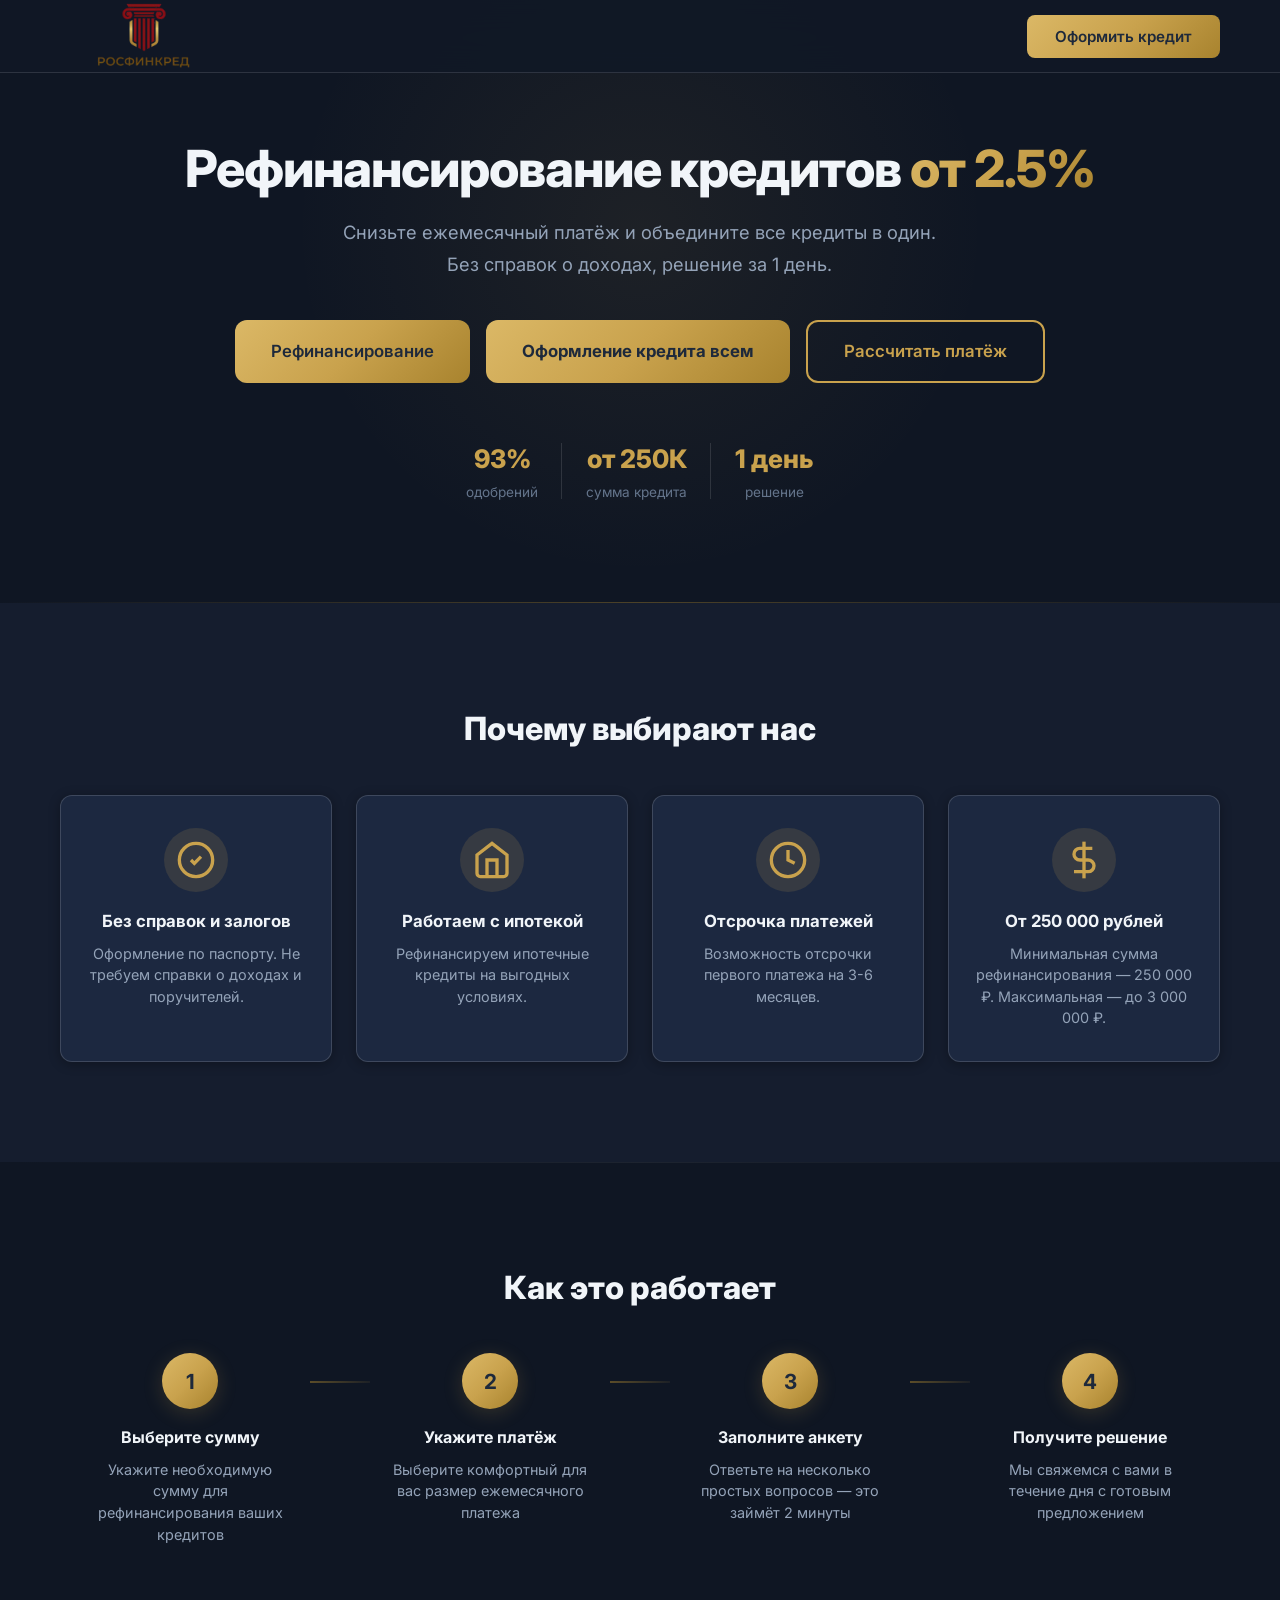
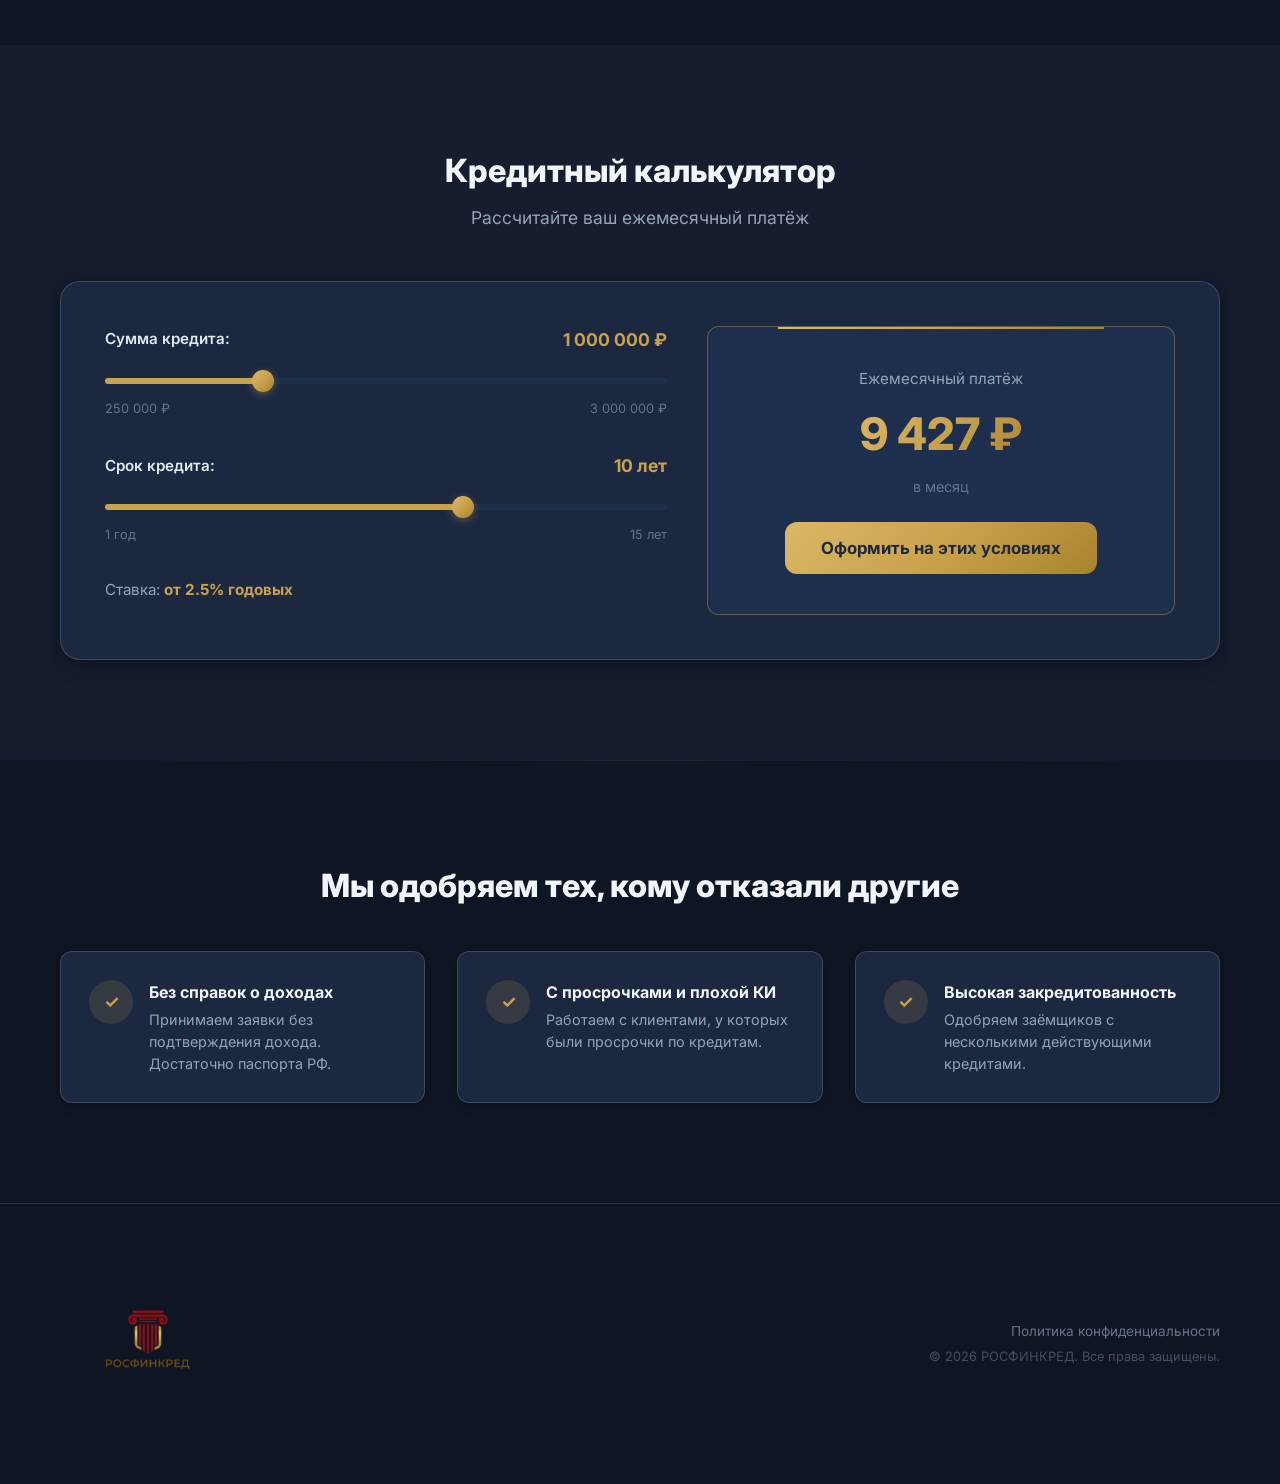
==== index.html @ 4afe6648 "Update index" ====
<!DOCTYPE html>
<html lang="ru">
<head>
  <meta charset="UTF-8">
  <meta name="viewport" content="width=device-width, initial-scale=1.0">
  <title>РОСФИНКРЕД — Рефинансирование кредитов от 2.5%</title>
  <meta name="description" content="Онлайн рефинансирование кредитов и ипотеки. Без справок и залогов. Одобрение за 1 день.">
  <link rel="preconnect" href="https://fonts.googleapis.com">
  <link rel="preconnect" href="https://fonts.gstatic.com" crossorigin>
  <link href="https://fonts.googleapis.com/css2?family=Inter:wght@400;500;600;700;800&display=swap" rel="stylesheet">
  <link rel="stylesheet" href="css/style.css">
  <link rel="icon" href="img/logo.png" type="image/png">
</head>
<body>

  <!-- HEADER -->
  <header class="header" id="header">
    <div class="container header__inner">
      <a href="#" class="header__logo">
        <img src="img/logo.png" alt="РОСФИНКРЕД" class="header__logo-img" onerror="this.style.display='none';this.nextElementSibling.style.display='flex'">
        <span class="header__logo-fallback" style="display:none">
          <span class="header__logo-icon">₽</span>
          <span class="header__logo-text">РОСФИНКРЕД</span>
        </span>
      </a>
      <div class="header__right">
        <button class="btn btn--primary header__cta" onclick="openModal('refinance')">Оформить кредит</button>
      </div>
      <button class="header__burger" id="burger" aria-label="Меню">
        <span></span><span></span><span></span>
      </button>
    </div>
  </header>

  <!-- HERO -->
  <section class="hero" id="hero">
    <div class="container hero__inner">
      <div class="hero__content">
        <h1 class="hero__title">Рефинансирование кредитов <span class="hero__highlight">от 2.5%</span></h1>
        <p class="hero__subtitle">Снизьте ежемесячный платёж и объедините все кредиты в один. Без справок о доходах, решение за 1 день.</p>
        <div class="hero__actions">
          <button class="btn btn--primary btn--large" onclick="openModal('refinance')">Рефинансирование</button>
          <button class="btn btn--gold btn--large" onclick="openModal('credit')">Оформление кредита всем</button>
          <a href="#calculator" class="btn btn--outline btn--large">Рассчитать платёж</a>
        </div>
        <div class="hero__stats">
          <div class="hero__stat">
            <span class="hero__stat-value">93%</span>
            <span class="hero__stat-label">одобрений</span>
          </div>
          <div class="hero__stat">
            <span class="hero__stat-value">от 250К</span>
            <span class="hero__stat-label">сумма кредита</span>
          </div>
          <div class="hero__stat">
            <span class="hero__stat-value">1 день</span>
            <span class="hero__stat-label">решение</span>
          </div>
        </div>
      </div>
    </div>
  </section>

  <!-- ADVANTAGES -->
  <section class="advantages" id="advantages">
    <div class="container">
      <h2 class="section-title">Почему выбирают нас</h2>
      <div class="advantages__grid">
        <div class="advantage-card">
          <div class="advantage-card__icon">
            <svg width="40" height="40" viewBox="0 0 24 24" fill="none" stroke="currentColor" stroke-width="2"><path d="M9 12l2 2 4-4"/><circle cx="12" cy="12" r="10"/></svg>
          </div>
          <h3 class="advantage-card__title">Без справок и залогов</h3>
          <p class="advantage-card__text">Оформление по паспорту. Не требуем справки о доходах и поручителей.</p>
        </div>
        <div class="advantage-card">
          <div class="advantage-card__icon">
            <svg width="40" height="40" viewBox="0 0 24 24" fill="none" stroke="currentColor" stroke-width="2"><path d="M3 9l9-7 9 7v11a2 2 0 01-2 2H5a2 2 0 01-2-2z"/><polyline points="9 22 9 12 15 12 15 22"/></svg>
          </div>
          <h3 class="advantage-card__title">Работаем с ипотекой</h3>
          <p class="advantage-card__text">Рефинансируем ипотечные кредиты на выгодных условиях.</p>
        </div>
        <div class="advantage-card">
          <div class="advantage-card__icon">
            <svg width="40" height="40" viewBox="0 0 24 24" fill="none" stroke="currentColor" stroke-width="2"><circle cx="12" cy="12" r="10"/><polyline points="12 6 12 12 16 14"/></svg>
          </div>
          <h3 class="advantage-card__title">Отсрочка платежей</h3>
          <p class="advantage-card__text">Возможность отсрочки первого платежа на 3-6 месяцев.</p>
        </div>
        <div class="advantage-card">
          <div class="advantage-card__icon">
            <svg width="40" height="40" viewBox="0 0 24 24" fill="none" stroke="currentColor" stroke-width="2"><line x1="12" y1="1" x2="12" y2="23"/><path d="M17 5H9.5a3.5 3.5 0 000 7h5a3.5 3.5 0 010 7H6"/></svg>
          </div>
          <h3 class="advantage-card__title">От 250 000 рублей</h3>
          <p class="advantage-card__text">Минимальная сумма рефинансирования — 250 000 ₽. Максимальная — до 3 000 000 ₽.</p>
        </div>
      </div>
    </div>
  </section>

  <!-- HOW IT WORKS -->
  <section class="how-it-works" id="how-it-works">
    <div class="container">
      <h2 class="section-title">Как это работает</h2>
      <div class="steps">
        <div class="step-card">
          <div class="step-card__number">1</div>
          <h3 class="step-card__title">Выберите сумму</h3>
          <p class="step-card__text">Укажите необходимую сумму для рефинансирования ваших кредитов</p>
        </div>
        <div class="steps__connector"></div>
        <div class="step-card">
          <div class="step-card__number">2</div>
          <h3 class="step-card__title">Укажите платёж</h3>
          <p class="step-card__text">Выберите комфортный для вас размер ежемесячного платежа</p>
        </div>
        <div class="steps__connector"></div>
        <div class="step-card">
          <div class="step-card__number">3</div>
          <h3 class="step-card__title">Заполните анкету</h3>
          <p class="step-card__text">Ответьте на несколько простых вопросов — это займёт 2 минуты</p>
        </div>
        <div class="steps__connector"></div>
        <div class="step-card">
          <div class="step-card__number">4</div>
          <h3 class="step-card__title">Получите решение</h3>
          <p class="step-card__text">Мы свяжемся с вами в течение дня с готовым предложением</p>
        </div>
      </div>
    </div>
  </section>

  <!-- CALCULATOR -->
  <section class="calculator" id="calculator">
    <div class="container">
      <h2 class="section-title">Кредитный калькулятор</h2>
      <p class="section-subtitle">Рассчитайте ваш ежемесячный платёж</p>
      <div class="calculator__body">
        <div class="calculator__controls">
          <div class="calculator__field">
            <label class="calculator__label">
              Сумма кредита: <span class="calculator__value" id="calc-amount-value">1 000 000 ₽</span>
            </label>
            <input type="range" id="calc-amount" class="calculator__range" min="250000" max="3000000" step="50000" value="1000000">
            <div class="calculator__range-labels">
              <span>250 000 ₽</span>
              <span>3 000 000 ₽</span>
            </div>
          </div>
          <div class="calculator__field">
            <label class="calculator__label">
              Срок кредита: <span class="calculator__value" id="calc-term-value">10 лет</span>
            </label>
            <input type="range" id="calc-term" class="calculator__range" min="1" max="15" step="1" value="10">
            <div class="calculator__range-labels">
              <span>1 год</span>
              <span>15 лет</span>
            </div>
          </div>
          <div class="calculator__rate">
            Ставка: <strong>от 2.5% годовых</strong>
          </div>
        </div>
        <div class="calculator__result">
          <div class="calculator__result-label">Ежемесячный платёж</div>
          <div class="calculator__result-value" id="calc-result">10 853 ₽</div>
          <div class="calculator__result-sub">в месяц</div>
          <button class="btn btn--primary btn--large calculator__cta" onclick="openModal('refinance')">Оформить на этих условиях</button>
        </div>
      </div>
    </div>
  </section>

  <!-- FEATURES -->
  <section class="features" id="features">
    <div class="container">
      <h2 class="section-title">Мы одобряем тех, кому отказали другие</h2>
      <div class="features__grid">
        <div class="feature-item">
          <div class="feature-item__icon">✓</div>
          <div>
            <h3 class="feature-item__title">Без справок о доходах</h3>
            <p class="feature-item__text">Принимаем заявки без подтверждения дохода. Достаточно паспорта РФ.</p>
          </div>
        </div>
        <div class="feature-item">
          <div class="feature-item__icon">✓</div>
          <div>
            <h3 class="feature-item__title">С просрочками и плохой КИ</h3>
            <p class="feature-item__text">Работаем с клиентами, у которых были просрочки по кредитам.</p>
          </div>
        </div>
        <div class="feature-item">
          <div class="feature-item__icon">✓</div>
          <div>
            <h3 class="feature-item__title">Высокая закредитованность</h3>
            <p class="feature-item__text">Одобряем заёмщиков с несколькими действующими кредитами.</p>
          </div>
        </div>
      </div>
    </div>
  </section>

  <!-- MODAL OVERLAY -->
  <div class="modal-overlay" id="modal-overlay" style="display:none;">
    <div class="modal">
      <button class="modal__close" onclick="closeModal()">&times;</button>
      <h2 class="modal__title">Оформить заявку</h2>
      <p class="modal__subtitle">Заполните короткую анкету — это займёт 2 минуты</p>

      <!-- FORM TABS -->
      <div class="form-tabs">
        <button class="form-tabs__btn active" data-tab="refinance" onclick="switchFormTab('refinance')">Рефинансирование</button>
        <button class="form-tabs__btn" data-tab="credit" onclick="switchFormTab('credit')">Оформление кредита</button>
      </div>

      <div class="wizard" id="wizard">
        <!-- Progress Bar -->
        <div class="wizard__progress">
          <div class="wizard__progress-bar" id="wizard-progress-bar"></div>
          <div class="wizard__progress-text" id="wizard-progress-text">Шаг 1 из 7</div>
        </div>

        <!-- Step 1: Сумма кредита -->
        <div class="wizard__step active" data-step="1">
          <h3 class="wizard__question">Укажите необходимую вам сумму для погашения кредитов</h3>
          <div class="wizard__options wizard__options--vertical">
            <button class="wizard__option-btn" data-value="250 000 — 500 000 ₽" onclick="selectOption(this, 'loanAmount')">
              <span class="wizard__option-radio"></span>
              250 000 — 500 000 ₽
            </button>
            <button class="wizard__option-btn" data-value="500 000 — 1 000 000 ₽" onclick="selectOption(this, 'loanAmount')">
              <span class="wizard__option-radio"></span>
              500 000 — 1 000 000 ₽
            </button>
            <button class="wizard__option-btn" data-value="1 000 000 — 3 000 000 ₽" onclick="selectOption(this, 'loanAmount')">
              <span class="wizard__option-radio"></span>
              1 000 000 — 3 000 000 ₽
            </button>
            <button class="wizard__option-btn" data-value="custom" onclick="selectCustomAmount(this, 'loanAmount', 'custom-loan-input')">
              <span class="wizard__option-radio"></span>
              Своя сумма
            </button>
            <div class="wizard__custom-input" id="custom-loan-wrap" style="display:none;">
              <div class="wizard__input-wrapper">
                <input type="text" class="wizard__input" id="custom-loan-input" placeholder="Введите свою сумму" inputmode="numeric">
                <span class="wizard__input-suffix">₽</span>
              </div>
            </div>
          </div>
          <button class="btn btn--primary wizard__next" id="next-1" disabled onclick="nextStep()">Далее</button>
        </div>

        <!-- Step 2: Ежемесячный платёж -->
        <div class="wizard__step" data-step="2">
          <h3 class="wizard__question">Укажите комфортный для вас ежемесячный платёж</h3>
          <div class="wizard__input-group">
            <label class="wizard__input-label">Сумма платежа в месяц</label>
            <div class="wizard__input-wrapper">
              <input type="text" id="monthly-payment" class="wizard__input" placeholder="Например, 15 700₽" inputmode="numeric">
              <span class="wizard__input-suffix">₽/мес</span>
            </div>
          </div>
          <div class="wizard__nav">
            <button class="btn btn--outline wizard__back" onclick="prevStep()">Назад</button>
            <button class="btn btn--primary wizard__next" id="next-2" onclick="savePaymentAndNext()">Далее</button>
          </div>
        </div>

        <!-- Step 3: Отсрочка -->
        <div class="wizard__step" data-step="3">
          <h3 class="wizard__question">Необходима ли вам отсрочка ближайшего ежемесячного платежа?</h3>
          <div class="wizard__options">
            <button class="wizard__option-btn wizard__option-btn--choice" onclick="saveAndNext('deferral', 'Да')">Да</button>
            <button class="wizard__option-btn wizard__option-btn--choice" onclick="saveAndNext('deferral', 'Нет')">Нет</button>
          </div>
          <button class="btn btn--outline wizard__back wizard__back--center" onclick="prevStep()">Назад</button>
        </div>

        <!-- Step 4: Автокредит -->
        <div class="wizard__step" data-step="4">
          <h3 class="wizard__question">Имеется ли у вас автокредит?</h3>
          <div class="wizard__options">
            <button class="wizard__option-btn wizard__option-btn--choice" onclick="handleAutoLoan(true)">Да</button>
            <button class="wizard__option-btn wizard__option-btn--choice" onclick="handleAutoLoan(false)">Нет</button>
          </div>
          <button class="btn btn--outline wizard__back wizard__back--center" onclick="prevStep()">Назад</button>
        </div>

        <!-- Step 4 STOP: Автокредит -->
        <div class="wizard__step wizard__stop" data-step="4-stop" style="display:none;">
          <div class="wizard__stop-icon">✕</div>
          <h3 class="wizard__stop-title">К сожалению, мы не работаем с автокредитами</h3>
          <p class="wizard__stop-text">В данный момент наша программа рефинансирования не распространяется на автокредиты. Приносим извинения за неудобства.</p>
          <button class="btn btn--outline" onclick="resetWizard()">Закрыть</button>
        </div>

        <!-- Step 5: Имущество -->
        <div class="wizard__step" data-step="5">
          <h3 class="wizard__question">Имеется ли имущество, зарегистрированное на вас?</h3>
          <div class="wizard__options">
            <button class="wizard__option-btn wizard__option-btn--choice" onclick="handleProperty(true)">Да</button>
            <button class="wizard__option-btn wizard__option-btn--choice" onclick="handleProperty(false)">Нет</button>
          </div>
          <button class="btn btn--outline wizard__back wizard__back--center" onclick="prevStep()">Назад</button>
        </div>

        <!-- Step 5 sub: Количество имущества -->
        <div class="wizard__step" data-step="5-sub" style="display:none;">
          <h3 class="wizard__question">Укажите количество имущества, зарегистрированного на вас</h3>
          <div class="wizard__options wizard__options--vertical">
            <button class="wizard__option-btn" onclick="saveAndNext('propertyCount', '1')">
              <span class="wizard__option-radio"></span> 1
            </button>
            <button class="wizard__option-btn" onclick="saveAndNext('propertyCount', '1-3')">
              <span class="wizard__option-radio"></span> 1 — 3
            </button>
            <button class="wizard__option-btn" onclick="saveAndNext('propertyCount', 'Более 3')">
              <span class="wizard__option-radio"></span> Более 3
            </button>
          </div>
          <button class="btn btn--outline wizard__back wizard__back--center" onclick="goToStep(5)">Назад</button>
        </div>

        <!-- Step 6: Регион -->
        <div class="wizard__step" data-step="6">
          <h3 class="wizard__question">Мы работаем только с проживающими в Российской Федерации. Пожалуйста, подтвердите ваше согласие с этими условиями.</h3>
          <div class="wizard__options wizard__options--vertical">
            <button class="wizard__option-btn wizard__option-btn--choice" onclick="handleRegion(true)">Согласен</button>
            <button class="wizard__option-btn wizard__option-btn--choice wizard__option-btn--secondary" onclick="handleRegion(false)">Не согласен, я из другого региона</button>
          </div>
          <button class="btn btn--outline wizard__back wizard__back--center" onclick="prevStep()">Назад</button>
        </div>

        <!-- Step 6 STOP: Регион -->
        <div class="wizard__step wizard__stop" data-step="6-stop" style="display:none;">
          <div class="wizard__stop-icon">✕</div>
          <h3 class="wizard__stop-title">К сожалению, мы не можем обработать вашу заявку</h3>
          <p class="wizard__stop-text">Наша программа рефинансирования доступна только для проживающих в Российской Федерации.</p>
          <button class="btn btn--outline" onclick="resetWizard()">Закрыть</button>
        </div>

        <!-- Step 7: Финальный шаг -->
        <div class="wizard__step" data-step="7">
          <div class="wizard__approval">
            <div class="wizard__approval-badge">
              <span class="wizard__approval-icon">✓</span>
              <span>Вероятность одобрения вашей заявки</span>
            </div>
            <div class="wizard__approval-value" id="approval-chance">91%</div>
          </div>

          <h3 class="wizard__question">Укажите как удобнее получить решение</h3>

          <div class="wizard__form">
            <div class="wizard__form-field">
              <label class="wizard__input-label">Укажите способ связи</label>
              <select id="contact-method" class="wizard__select" onchange="toggleTelegramField()">
                <option value="" disabled selected>Выберите способ связи</option>
                <option value="Telegram">Telegram</option>
                <option value="WhatsApp">WhatsApp</option>
                <option value="Звонок сотрудника РОСФИНКРЕД">Звонок сотрудника РОСФИНКРЕД</option>
              </select>
            </div>

            <div class="wizard__form-field" id="telegram-field" style="display:none;">
              <label class="wizard__input-label">Ваш username в Telegram (при наличии)</label>
              <div class="wizard__input-wrapper">
                <span class="wizard__input-prefix">@</span>
                <input type="text" id="telegram-username" class="wizard__input wizard__input--with-prefix" placeholder="username">
              </div>
            </div>

            <div class="wizard__form-field">
              <label class="wizard__input-label">Ваш номер телефона</label>
              <input type="tel" id="phone" class="wizard__input" placeholder="+7(___) ___-__-__" maxlength="18">
            </div>

            <div class="wizard__form-field">
              <label class="wizard__input-label">ФИО</label>
              <input type="text" id="full-name" class="wizard__input" placeholder="Иванов Иван Иванович">
            </div>

            <div class="wizard__form-field wizard__form-field--checkbox">
              <label class="wizard__checkbox">
                <input type="checkbox" id="consent">
                <span class="wizard__checkbox-mark"></span>
                <span class="wizard__checkbox-text">Я соглашаюсь на <a href="#" onclick="event.preventDefault()">обработку персональных данных</a></span>
              </label>
            </div>
          </div>

          <div class="wizard__nav">
            <button class="btn btn--outline wizard__back" onclick="prevStep()">Назад</button>
            <button class="btn btn--primary wizard__next" id="submit-btn" onclick="submitApplication()">Отправить заявку</button>
          </div>
        </div>

        <!-- SUCCESS SCREEN -->
        <div class="wizard__step wizard__success" data-step="success" style="display:none;">
          <div class="wizard__success-icon">✓</div>
          <h3 class="wizard__success-title">Поздравляем!</h3>
          <p class="wizard__success-text">Ваша заявка успешно принята. Мы свяжемся с вами в ближайшее время.</p>
          <a href="https://t.me/clackson_tg" target="_blank" class="btn btn--primary btn--large wizard__success-btn">
            <svg width="20" height="20" viewBox="0 0 24 24" fill="currentColor"><path d="M12 0C5.373 0 0 5.373 0 12s5.373 12 12 12 12-5.373 12-12S18.627 0 12 0zm5.894 8.221l-1.97 9.28c-.145.658-.537.818-1.084.508l-3-2.21-1.446 1.394c-.14.18-.357.295-.6.295l.213-3.053 5.56-5.023c.242-.213-.054-.334-.373-.121l-6.871 4.326-2.962-.924c-.643-.204-.657-.643.136-.953l11.57-4.461c.537-.194 1.006.128.832.942z"/></svg>
            Написать менеджеру
          </a>
        </div>
      </div>

      <!-- CREDIT WIZARD -->
      <div class="wizard" id="credit-wizard" style="display:none;">
        <!-- Progress Bar -->
        <div class="wizard__progress">
          <div class="wizard__progress-bar" id="credit-progress-bar"></div>
          <div class="wizard__progress-text" id="credit-progress-text">Шаг 1 из 4</div>
        </div>

        <!-- Credit Step 1: Цель кредита -->
        <div class="wizard__step active" data-step="c1">
          <h3 class="wizard__question">Укажите цель кредита</h3>
          <div class="wizard__options wizard__options--vertical">
            <button class="wizard__option-btn" data-value="Потребительский кредит" onclick="creditSelectOption(this, 'creditPurpose')">
              <span class="wizard__option-radio"></span>
              Потребительский кредит
            </button>
            <button class="wizard__option-btn" data-value="Ипотека" onclick="creditSelectOption(this, 'creditPurpose')">
              <span class="wizard__option-radio"></span>
              Ипотека
            </button>
            <button class="wizard__option-btn" data-value="На бизнес" onclick="creditSelectOption(this, 'creditPurpose')">
              <span class="wizard__option-radio"></span>
              На бизнес
            </button>
            <button class="wizard__option-btn" data-value="Другое" onclick="creditSelectOption(this, 'creditPurpose')">
              <span class="wizard__option-radio"></span>
              Другое
            </button>
          </div>
          <button class="btn btn--primary wizard__next" id="credit-next-1" disabled onclick="creditNextStep()">Далее</button>
        </div>

        <!-- Credit Step 2: Сумма -->
        <div class="wizard__step" data-step="c2">
          <h3 class="wizard__question">Укажите желаемую сумму кредита</h3>
          <div class="wizard__options wizard__options--vertical">
            <button class="wizard__option-btn" data-value="100 000 — 500 000 ₽" onclick="creditSelectOption(this, 'creditAmount')">
              <span class="wizard__option-radio"></span>
              100 000 — 500 000 ₽
            </button>
            <button class="wizard__option-btn" data-value="500 000 — 1 000 000 ₽" onclick="creditSelectOption(this, 'creditAmount')">
              <span class="wizard__option-radio"></span>
              500 000 — 1 000 000 ₽
            </button>
            <button class="wizard__option-btn" data-value="1 000 000 — 3 000 000 ₽" onclick="creditSelectOption(this, 'creditAmount')">
              <span class="wizard__option-radio"></span>
              1 000 000 — 3 000 000 ₽
            </button>
            <button class="wizard__option-btn" data-value="custom" onclick="selectCustomAmount(this, 'creditAmount', 'custom-credit-input', true)">
              <span class="wizard__option-radio"></span>
              Своя сумма
            </button>
            <div class="wizard__custom-input" id="custom-credit-wrap" style="display:none;">
              <div class="wizard__input-wrapper">
                <input type="text" class="wizard__input" id="custom-credit-input" placeholder="Введите свою сумму" inputmode="numeric">
                <span class="wizard__input-suffix">₽</span>
              </div>
            </div>
          </div>
          <div class="wizard__nav">
            <button class="btn btn--outline wizard__back" onclick="creditPrevStep()">Назад</button>
            <button class="btn btn--primary wizard__next" id="credit-next-2" disabled onclick="creditNextStep()">Далее</button>
          </div>
        </div>

        <!-- Credit Step 3: Регион РФ -->
        <div class="wizard__step" data-step="c3">
          <h3 class="wizard__question">Мы работаем только с проживающими в Российской Федерации. Пожалуйста, подтвердите ваше согласие с этими условиями.</h3>
          <div class="wizard__options wizard__options--vertical">
            <button class="wizard__option-btn wizard__option-btn--choice" onclick="creditHandleRegion(true)">Согласен</button>
            <button class="wizard__option-btn wizard__option-btn--choice wizard__option-btn--secondary" onclick="creditHandleRegion(false)">Не согласен, я из другого региона</button>
          </div>
          <button class="btn btn--outline wizard__back wizard__back--center" onclick="creditPrevStep()">Назад</button>
        </div>

        <!-- Credit Step 3 STOP -->
        <div class="wizard__step wizard__stop" data-step="c3-stop" style="display:none;">
          <div class="wizard__stop-icon">✕</div>
          <h3 class="wizard__stop-title">К сожалению, мы не можем обработать вашу заявку</h3>
          <p class="wizard__stop-text">Наша программа кредитования доступна только для проживающих в Российской Федерации.</p>
          <button class="btn btn--outline" onclick="resetCreditWizard()">Закрыть</button>
        </div>

        <!-- Credit Step 4: Контакты -->
        <div class="wizard__step" data-step="c4">
          <div class="wizard__approval">
            <div class="wizard__approval-badge">
              <span class="wizard__approval-icon">✓</span>
              <span>Вероятность одобрения вашей заявки</span>
            </div>
            <div class="wizard__approval-value" id="credit-approval-chance">91%</div>
          </div>

          <h3 class="wizard__question">Укажите как удобнее получить решение</h3>

          <div class="wizard__form">
            <div class="wizard__form-field">
              <label class="wizard__input-label">Укажите способ связи</label>
              <select id="credit-contact-method" class="wizard__select" onchange="toggleCreditTelegramField()">
                <option value="" disabled selected>Выберите способ связи</option>
                <option value="Telegram">Telegram</option>
                <option value="WhatsApp">WhatsApp</option>
                <option value="Звонок сотрудника РОСФИНКРЕД">Звонок сотрудника РОСФИНКРЕД</option>
              </select>
            </div>

            <div class="wizard__form-field" id="credit-telegram-field" style="display:none;">
              <label class="wizard__input-label">Ваш username в Telegram (при наличии)</label>
              <div class="wizard__input-wrapper">
                <span class="wizard__input-prefix">@</span>
                <input type="text" id="credit-telegram-username" class="wizard__input wizard__input--with-prefix" placeholder="username">
              </div>
            </div>

            <div class="wizard__form-field">
              <label class="wizard__input-label">Ваш номер телефона</label>
              <input type="tel" id="credit-phone" class="wizard__input" placeholder="+7(___) ___-__-__" maxlength="18">
            </div>

            <div class="wizard__form-field">
              <label class="wizard__input-label">ФИО</label>
              <input type="text" id="credit-full-name" class="wizard__input" placeholder="Иванов Иван Иванович">
            </div>

            <div class="wizard__form-field wizard__form-field--checkbox">
              <label class="wizard__checkbox">
                <input type="checkbox" id="credit-consent">
                <span class="wizard__checkbox-mark"></span>
                <span class="wizard__checkbox-text">Я соглашаюсь на <a href="#" onclick="event.preventDefault()">обработку персональных данных</a></span>
              </label>
            </div>
          </div>

          <div class="wizard__nav">
            <button class="btn btn--outline wizard__back" onclick="creditPrevStep()">Назад</button>
            <button class="btn btn--primary wizard__next" id="credit-submit-btn" onclick="submitCreditApplication()">Отправить заявку</button>
          </div>
        </div>

        <!-- CREDIT SUCCESS SCREEN -->
        <div class="wizard__step wizard__success" data-step="c-success" style="display:none;">
          <div class="wizard__success-icon">✓</div>
          <h3 class="wizard__success-title">Поздравляем!</h3>
          <p class="wizard__success-text">Ваша заявка на кредит успешно принята. Мы свяжемся с вами в ближайшее время.</p>
          <a href="https://t.me/clackson_tg" target="_blank" class="btn btn--primary btn--large wizard__success-btn">
            <svg width="20" height="20" viewBox="0 0 24 24" fill="currentColor"><path d="M12 0C5.373 0 0 5.373 0 12s5.373 12 12 12 12-5.373 12-12S18.627 0 12 0zm5.894 8.221l-1.97 9.28c-.145.658-.537.818-1.084.508l-3-2.21-1.446 1.394c-.14.18-.357.295-.6.295l.213-3.053 5.56-5.023c.242-.213-.054-.334-.373-.121l-6.871 4.326-2.962-.924c-.643-.204-.657-.643.136-.953l11.57-4.461c.537-.194 1.006.128.832.942z"/></svg>
            Написать менеджеру
          </a>
        </div>
      </div>
    </div>
  </div>

  <!-- FOOTER -->
  <footer class="footer" id="footer">
    <div class="container footer__inner">
      <div class="footer__brand">
        <img src="img/logo.png" alt="РОСФИНКРЕД" class="footer__logo-img" onerror="this.outerHTML='<span class=footer__logo>₽ РОСФИНКРЕД</span>'">

      </div>
      <div class="footer__contacts">
        <a href="tel:+70000000000" class="footer__phone">
      </div>
      <div class="footer__legal">
        <a href="#" class="footer__link">Политика конфиденциальности</a>
        <p class="footer__copy">© 2026 РОСФИНКРЕД. Все права защищены.</p>
      </div>
    </div>
  </footer>

  <script src="js/app.js"></script>
</body>
</html>
---- css/style.css ----
/* ============================================
   РОСФИНКРЕД — Premium Dark Theme
   ============================================ */

/* --- CSS Variables --- */
:root {
  /* Dark palette (strong contrast) */
  --bg-darkest: #0f1623;
  --bg-dark: #151d2e;
  --bg-card: #1c2840;
  --bg-card-hover: #243352;
  --bg-elevated: #1e2f4d;

  /* Gold accent */
  --gold: #c9a24d;
  --gold-light: #dbb866;
  --gold-dark: #a8832e;
  --gold-glow: rgba(201, 162, 77, 0.15);
  --gold-glow-strong: rgba(201, 162, 77, 0.3);
  --gold-gradient: linear-gradient(135deg, #dbb866 0%, #c9a24d 50%, #a8832e 100%);

  /* Text */
  --text-white: #f1f5f9;
  --text-primary: #e2e8f0;
  --text-secondary: #94a3b8;
  --text-muted: #64748b;
  --text-dark: #1e293b;

  /* Functional */
  --primary: #c43030;
  --primary-dark: #a82525;
  --success: #10b981;
  --success-light: rgba(16, 185, 129, 0.15);
  --danger: #ef4444;
  --danger-light: rgba(239, 68, 68, 0.15);

  /* Borders */
  --border: rgba(255, 255, 255, 0.12);
  --border-gold: rgba(201, 162, 77, 0.4);

  /* Misc */
  --radius: 12px;
  --radius-sm: 8px;
  --radius-lg: 20px;
  --shadow: 0 2px 8px rgba(0,0,0,0.3);
  --shadow-md: 0 4px 12px rgba(0,0,0,0.4);
  --shadow-lg: 0 8px 30px rgba(0,0,0,0.5);
  --shadow-gold: 0 4px 20px rgba(201, 162, 77, 0.2);
  --transition: 0.3s cubic-bezier(0.4, 0, 0.2, 1);
}

/* --- Reset & Base --- */
*, *::before, *::after { box-sizing: border-box; margin: 0; padding: 0; }

html {
  scroll-behavior: smooth;
  font-size: 16px;
}

body {
  font-family: 'Inter', -apple-system, BlinkMacSystemFont, sans-serif;
  color: var(--text-primary);
  background: var(--bg-darkest);
  line-height: 1.6;
  -webkit-font-smoothing: antialiased;
}

img { max-width: 100%; display: block; }
a { text-decoration: none; color: inherit; }
button { cursor: pointer; border: none; background: none; font-family: inherit; }
input, select, textarea { font-family: inherit; font-size: inherit; }

.container {
  max-width: 1200px;
  margin: 0 auto;
  padding: 0 20px;
}

.section-title {
  font-size: 2rem;
  font-weight: 800;
  text-align: center;
  margin-bottom: 0.5rem;
  color: var(--text-white);
}

.section-subtitle {
  text-align: center;
  color: var(--text-secondary);
  font-size: 1.1rem;
  margin-bottom: 3rem;
}

/* --- Buttons --- */
.btn {
  display: inline-flex;
  align-items: center;
  justify-content: center;
  gap: 8px;
  padding: 12px 28px;
  border-radius: var(--radius-sm);
  font-weight: 600;
  font-size: 0.95rem;
  transition: var(--transition);
  white-space: nowrap;
}

.btn--primary {
  background: var(--gold-gradient);
  color: var(--text-dark);
  border: none;
}
.btn--primary:hover {
  box-shadow: var(--shadow-gold);
  transform: translateY(-2px);
  filter: brightness(1.1);
}

.btn--outline {
  border: 2px solid var(--gold);
  color: var(--gold);
  background: transparent;
}
.btn--outline:hover {
  background: var(--gold-glow);
}

.btn--gold {
  background: var(--gold-gradient);
  color: var(--text-dark);
  font-weight: 700;
  border: none;
}
.btn--gold:hover {
  box-shadow: var(--shadow-gold);
  transform: translateY(-2px);
  filter: brightness(1.1);
}

.btn--large {
  padding: 16px 36px;
  font-size: 1.05rem;
  border-radius: var(--radius);
}

/* --- HEADER --- */
.header {
  position: fixed;
  top: 0;
  left: 0;
  right: 0;
  z-index: 1000;
  background: rgba(17, 24, 39, 0.92);
  backdrop-filter: blur(16px);
  border-bottom: 1px solid var(--border);
  transition: var(--transition);
}

.header__inner {
  display: flex;
  align-items: center;
  justify-content: space-between;
  height: 72px;
}

.header__logo {
  display: flex;
  align-items: center;
  gap: 10px;
  font-weight: 800;
  font-size: 1.3rem;
  color: var(--gold);
  margin-left: -12px;
}

.header__logo-img {
  height: 192px;
  width: auto;
}

.header__logo-fallback {
  display: flex;
  align-items: center;
  gap: 10px;
}

.header__logo-icon {
  display: flex;
  align-items: center;
  justify-content: center;
  width: 40px;
  height: 40px;
  background: var(--gold-gradient);
  color: var(--text-dark);
  border-radius: var(--radius-sm);
  font-size: 1.2rem;
  font-weight: 700;
}

.header__right {
  display: flex;
  align-items: center;
  gap: 24px;
}

.header__phone {
  font-weight: 600;
  color: var(--text-primary);
  font-size: 1.05rem;
}
.header__phone:hover { color: var(--gold); }

.header__burger {
  display: none;
  flex-direction: column;
  gap: 5px;
  padding: 4px;
}
.header__burger span {
  display: block;
  width: 24px;
  height: 2px;
  background: var(--text-primary);
  border-radius: 2px;
  transition: var(--transition);
}

/* --- HERO --- */
.hero {
  padding: 140px 0 100px;
  background: var(--bg-darkest);
  position: relative;
  overflow: hidden;
}

/* Subtle radial glow behind hero */
.hero::before {
  content: '';
  position: absolute;
  top: -20%;
  left: 50%;
  transform: translateX(-50%);
  width: 700px;
  height: 700px;
  background: radial-gradient(circle, rgba(201, 162, 77, 0.08) 0%, transparent 70%);
  pointer-events: none;
}

.hero::after {
  content: '';
  position: absolute;
  bottom: 0;
  left: 0;
  right: 0;
  height: 1px;
  background: linear-gradient(90deg, transparent, var(--gold-dark), transparent);
  opacity: 0.4;
}

.hero__inner {
  display: flex;
  flex-direction: column;
  align-items: center;
  text-align: center;
  position: relative;
  z-index: 1;
}

.hero__title {
  font-size: 3.2rem;
  font-weight: 800;
  line-height: 1.12;
  margin-bottom: 1.25rem;
  color: var(--text-white);
  letter-spacing: -0.02em;
}

.hero__highlight {
  background: var(--gold-gradient);
  -webkit-background-clip: text;
  -webkit-text-fill-color: transparent;
  background-clip: text;
}

.hero__subtitle {
  font-size: 1.15rem;
  color: var(--text-secondary);
  line-height: 1.7;
  margin-bottom: 2.5rem;
  max-width: 600px;
  margin-left: auto;
  margin-right: auto;
}

.hero__actions {
  display: flex;
  gap: 16px;
  margin-bottom: 3.5rem;
  flex-wrap: wrap;
  justify-content: center;
}

.hero__stats {
  display: flex;
  gap: 48px;
  justify-content: center;
}

.hero__stat {
  display: flex;
  flex-direction: column;
  position: relative;
}

.hero__stat::after {
  content: '';
  position: absolute;
  right: -24px;
  top: 4px;
  bottom: 4px;
  width: 1px;
  background: var(--border);
}
.hero__stat:last-child::after { display: none; }

.hero__stat-value {
  font-size: 1.6rem;
  font-weight: 800;
  color: var(--gold);
}

.hero__stat-label {
  font-size: 0.85rem;
  color: var(--text-muted);
  margin-top: 2px;
}

.hero__visual {
  display: flex;
  justify-content: center;
}

.hero__card {
  background: var(--bg-card);
  border-radius: var(--radius-lg);
  padding: 36px;
  border: 1px solid var(--border-gold);
  box-shadow: var(--shadow-gold), var(--shadow-lg);
  width: 100%;
  max-width: 420px;
  position: relative;
}

/* Subtle gold shimmer top border */
.hero__card::before {
  content: '';
  position: absolute;
  top: 0;
  left: 20%;
  right: 20%;
  height: 2px;
  background: var(--gold-gradient);
  border-radius: 2px;
}

.hero__card-row {
  display: flex;
  justify-content: space-between;
  align-items: center;
  padding: 14px 0;
  font-size: 0.95rem;
  color: var(--text-secondary);
}

.hero__card-old {
  font-weight: 700;
  color: var(--danger);
  font-size: 1.3rem;
  text-decoration: line-through;
  opacity: 0.9;
}

.hero__card-new {
  font-weight: 700;
  color: var(--gold-light);
  font-size: 1.5rem;
}

.hero__card-arrow {
  text-align: center;
  font-size: 1.5rem;
  color: var(--gold);
  padding: 8px 0;
}

.hero__card-savings {
  margin-top: 20px;
  padding: 14px;
  background: var(--success-light);
  border: 1px solid rgba(16, 185, 129, 0.2);
  border-radius: var(--radius-sm);
  text-align: center;
  color: var(--success);
  font-weight: 600;
  font-size: 0.95rem;
}

/* --- ADVANTAGES --- */
.advantages {
  padding: 100px 0;
  background: var(--bg-dark);
}

.advantages__grid {
  display: grid;
  grid-template-columns: repeat(4, 1fr);
  gap: 24px;
  margin-top: 2.5rem;
}

.advantage-card {
  background: var(--bg-card);
  border: 1px solid rgba(255,255,255,0.15);
  border-radius: var(--radius);
  padding: 32px 24px;
  text-align: center;
  transition: var(--transition);
  box-shadow: 0 2px 12px rgba(0,0,0,0.3);
}
.advantage-card:hover {
  transform: translateY(-4px);
  border-color: var(--border-gold);
  box-shadow: 0 8px 30px rgba(201, 162, 77, 0.15);
}

.advantage-card__icon {
  width: 64px;
  height: 64px;
  margin: 0 auto 16px;
  display: flex;
  align-items: center;
  justify-content: center;
  background: var(--gold-glow);
  border-radius: 50%;
  color: var(--gold);
}

.advantage-card__title {
  font-size: 1.05rem;
  font-weight: 700;
  margin-bottom: 8px;
  color: var(--text-white);
}

.advantage-card__text {
  font-size: 0.9rem;
  color: var(--text-secondary);
  line-height: 1.5;
}

/* --- HOW IT WORKS --- */
.how-it-works {
  padding: 100px 0;
  background: var(--bg-darkest);
  position: relative;
}

.how-it-works::before {
  content: '';
  position: absolute;
  top: 0;
  left: 0;
  right: 0;
  height: 1px;
  background: linear-gradient(90deg, transparent, rgba(255,255,255,0.06), transparent);
}

.steps {
  display: flex;
  align-items: flex-start;
  justify-content: center;
  gap: 0;
  margin-top: 2.5rem;
}

.step-card {
  text-align: center;
  flex: 1;
  max-width: 240px;
  padding: 0 16px;
}

.step-card__number {
  width: 56px;
  height: 56px;
  margin: 0 auto 16px;
  display: flex;
  align-items: center;
  justify-content: center;
  background: var(--gold-gradient);
  color: var(--text-dark);
  border-radius: 50%;
  font-size: 1.3rem;
  font-weight: 700;
  box-shadow: var(--shadow-gold);
}

.step-card__title {
  font-size: 1rem;
  font-weight: 700;
  margin-bottom: 8px;
  color: var(--text-white);
}

.step-card__text {
  font-size: 0.9rem;
  color: var(--text-secondary);
  line-height: 1.5;
}

.steps__connector {
  width: 60px;
  height: 2px;
  background: linear-gradient(90deg, var(--gold-dark), var(--gold-glow));
  margin-top: 28px;
  flex-shrink: 0;
  opacity: 0.5;
}

/* --- CALCULATOR --- */
.calculator {
  padding: 100px 0;
  background: var(--bg-dark);
}

.calculator__body {
  display: grid;
  grid-template-columns: 1.2fr 1fr;
  gap: 40px;
  background: var(--bg-card);
  border: 1px solid rgba(255,255,255,0.15);
  border-radius: var(--radius-lg);
  padding: 44px;
  box-shadow: 0 4px 20px rgba(0,0,0,0.4);
}

.calculator__field {
  margin-bottom: 32px;
}

.calculator__label {
  display: flex;
  justify-content: space-between;
  align-items: center;
  font-weight: 600;
  margin-bottom: 12px;
  font-size: 0.95rem;
  color: var(--text-primary);
}

.calculator__value {
  color: var(--gold);
  font-weight: 700;
  font-size: 1.1rem;
}

.calculator__range {
  -webkit-appearance: none;
  appearance: none;
  width: 100%;
  height: 6px;
  border-radius: 3px;
  background: var(--bg-elevated);
  outline: none;
  transition: var(--transition);
}

.calculator__range::-webkit-slider-thumb {
  -webkit-appearance: none;
  appearance: none;
  width: 22px;
  height: 22px;
  border-radius: 50%;
  background: var(--gold-gradient);
  cursor: pointer;
  box-shadow: 0 2px 8px rgba(201, 162, 77, 0.4);
  transition: var(--transition);
}
.calculator__range::-webkit-slider-thumb:hover {
  transform: scale(1.15);
  box-shadow: 0 2px 16px rgba(201, 162, 77, 0.5);
}

.calculator__range::-moz-range-thumb {
  width: 22px;
  height: 22px;
  border: none;
  border-radius: 50%;
  background: var(--gold-gradient);
  cursor: pointer;
}

.calculator__range-labels {
  display: flex;
  justify-content: space-between;
  margin-top: 8px;
  font-size: 0.8rem;
  color: var(--text-muted);
}

.calculator__rate {
  color: var(--text-secondary);
  font-size: 0.95rem;
}
.calculator__rate strong {
  color: var(--gold);
}

.calculator__result {
  display: flex;
  flex-direction: column;
  align-items: center;
  justify-content: center;
  background: var(--bg-elevated);
  border: 1px solid var(--border-gold);
  border-radius: var(--radius);
  padding: 40px;
  text-align: center;
  position: relative;
  overflow: hidden;
}

/* Subtle gold top line */
.calculator__result::before {
  content: '';
  position: absolute;
  top: 0;
  left: 15%;
  right: 15%;
  height: 2px;
  background: var(--gold-gradient);
}

.calculator__result-label {
  font-size: 0.95rem;
  color: var(--text-secondary);
  margin-bottom: 8px;
}

.calculator__result-value {
  font-size: 2.8rem;
  font-weight: 800;
  margin-bottom: 4px;
  background: var(--gold-gradient);
  -webkit-background-clip: text;
  -webkit-text-fill-color: transparent;
  background-clip: text;
}

.calculator__result-sub {
  font-size: 0.9rem;
  color: var(--text-muted);
  margin-bottom: 24px;
}

.calculator__cta {
  background: var(--gold-gradient);
  color: var(--text-dark);
  font-weight: 700;
}
.calculator__cta:hover {
  filter: brightness(1.1);
  transform: translateY(-1px);
  box-shadow: var(--shadow-gold);
}

/* --- FEATURES --- */
.features {
  padding: 100px 0;
  background: var(--bg-darkest);
  position: relative;
}

.features::before {
  content: '';
  position: absolute;
  top: 0;
  left: 0;
  right: 0;
  height: 1px;
  background: linear-gradient(90deg, transparent, rgba(255,255,255,0.06), transparent);
}

.features__grid {
  display: grid;
  grid-template-columns: repeat(3, 1fr);
  gap: 32px;
  margin-top: 2.5rem;
}

.feature-item {
  display: flex;
  gap: 16px;
  align-items: flex-start;
  padding: 28px;
  background: var(--bg-card);
  border-radius: var(--radius);
  border: 1px solid rgba(255,255,255,0.15);
  transition: var(--transition);
  box-shadow: 0 2px 12px rgba(0,0,0,0.3);
}
.feature-item:hover {
  border-color: var(--border-gold);
  box-shadow: 0 4px 20px rgba(201, 162, 77, 0.12);
}

.feature-item__icon {
  width: 44px;
  height: 44px;
  display: flex;
  align-items: center;
  justify-content: center;
  background: var(--gold-glow);
  color: var(--gold);
  border-radius: 50%;
  font-weight: 700;
  flex-shrink: 0;
  font-size: 1.1rem;
}

.feature-item__title {
  font-size: 1rem;
  font-weight: 700;
  margin-bottom: 4px;
  color: var(--text-white);
}

.feature-item__text {
  font-size: 0.9rem;
  color: var(--text-secondary);
  line-height: 1.5;
}

/* --- MODAL --- */
.modal-overlay {
  position: fixed;
  top: 0;
  left: 0;
  right: 0;
  bottom: 0;
  background: rgba(0, 0, 0, 0.7);
  backdrop-filter: blur(4px);
  z-index: 1000;
  display: flex;
  align-items: center;
  justify-content: center;
  padding: 20px;
  overflow-y: auto;
}
.modal {
  background: var(--bg-dark);
  border-radius: var(--radius-lg);
  border: 1px solid var(--border);
  box-shadow: var(--shadow-lg);
  width: 100%;
  max-width: 640px;
  max-height: 90vh;
  overflow-y: auto;
  padding: 40px 32px;
  position: relative;
  animation: modalIn 0.3s ease;
}
@keyframes modalIn {
  from { opacity: 0; transform: scale(0.95) translateY(20px); }
  to { opacity: 1; transform: scale(1) translateY(0); }
}
.modal__close {
  position: absolute;
  top: 16px;
  right: 16px;
  background: none;
  border: none;
  color: var(--text-secondary);
  font-size: 28px;
  cursor: pointer;
  width: 40px;
  height: 40px;
  display: flex;
  align-items: center;
  justify-content: center;
  border-radius: 50%;
  transition: var(--transition);
}
.modal__close:hover {
  background: rgba(255,255,255,0.1);
  color: var(--text-white);
}
.modal__title {
  text-align: center;
  font-size: 1.5rem;
  font-weight: 800;
  color: var(--text-white);
  margin-bottom: 8px;
}
.modal__subtitle {
  text-align: center;
  color: var(--text-secondary);
  margin-bottom: 24px;
}
body.modal-open {
  overflow: hidden;
}

/* --- FORM TABS --- */
.form-tabs {
  display: flex;
  justify-content: center;
  gap: 8px;
  margin-bottom: 32px;
}
.form-tabs__btn {
  padding: 12px 24px;
  border: 2px solid var(--border);
  background: transparent;
  color: var(--text-secondary);
  font-size: 0.9rem;
  font-weight: 600;
  border-radius: var(--radius);
  cursor: pointer;
  transition: var(--transition);
  flex: 1;
}
.form-tabs__btn:hover {
  border-color: var(--gold);
  color: var(--gold);
}
.form-tabs__btn.active {
  background: var(--gold-gradient);
  color: var(--text-dark);
  border-color: transparent;
  box-shadow: var(--shadow-gold);
}

/* --- WIZARD (dark theme) --- */
.wizard {
  max-width: 640px;
  margin: 0 auto;
  background: var(--bg-card);
  border-radius: var(--radius-lg);
  padding: 40px;
  box-shadow: 0 20px 60px rgba(0,0,0,0.5);
  color: var(--text-primary);
  border: 1px solid var(--border);
}

.wizard__progress {
  margin-bottom: 32px;
}

.wizard__progress-bar {
  height: 6px;
  background: rgba(255,255,255,0.1);
  border-radius: 3px;
  overflow: hidden;
  position: relative;
}
.wizard__progress-bar::after {
  content: '';
  position: absolute;
  top: 0;
  left: 0;
  height: 100%;
  width: var(--progress, 14.28%);
  background: var(--gold-gradient);
  border-radius: 3px;
  transition: width 0.5s ease;
}

.wizard__progress-text {
  text-align: center;
  font-size: 0.85rem;
  color: var(--text-muted);
  margin-top: 8px;
}

/* Steps visibility */
.wizard__step {
  display: none;
  animation: fadeInUp 0.4s ease;
}
.wizard__step.active {
  display: block;
}

@keyframes fadeInUp {
  from {
    opacity: 0;
    transform: translateY(16px);
  }
  to {
    opacity: 1;
    transform: translateY(0);
  }
}

.wizard__question {
  font-size: 1.15rem;
  font-weight: 700;
  margin-bottom: 24px;
  line-height: 1.5;
  color: var(--text-white);
}

/* Option buttons */
.wizard__options {
  display: flex;
  gap: 12px;
  margin-bottom: 24px;
}

.wizard__options--vertical {
  flex-direction: column;
}

.wizard__option-btn {
  display: flex;
  align-items: center;
  gap: 12px;
  padding: 16px 20px;
  border: 2px solid var(--border);
  border-radius: var(--radius-sm);
  font-size: 1rem;
  font-weight: 500;
  color: var(--text-primary);
  background: transparent;
  transition: var(--transition);
  width: 100%;
  text-align: left;
}
.wizard__option-btn:hover {
  border-color: var(--gold);
  background: var(--gold-glow);
}
.wizard__option-btn.selected {
  border-color: var(--gold);
  background: var(--gold-glow);
  color: var(--gold-light);
  font-weight: 600;
}

.wizard__option-btn--choice {
  justify-content: center;
  text-align: center;
  flex: 1;
  font-weight: 600;
}

.wizard__option-btn--secondary {
  border-color: var(--border);
  color: var(--text-secondary);
  font-weight: 500;
  font-size: 0.95rem;
}

.wizard__option-radio {
  width: 20px;
  height: 20px;
  border: 2px solid var(--border);
  border-radius: 50%;
  flex-shrink: 0;
  position: relative;
  transition: var(--transition);
}
.selected .wizard__option-radio {
  border-color: var(--gold);
}
.selected .wizard__option-radio::after {
  content: '';
  position: absolute;
  top: 3px;
  left: 3px;
  width: 10px;
  height: 10px;
  background: var(--gold);
  border-radius: 50%;
}

/* Wizard buttons overrides (dark theme) */
.wizard .btn--primary {
  background: var(--gold-gradient);
  color: var(--text-dark);
}
.wizard .btn--outline {
  border-color: var(--border);
  color: var(--text-secondary);
}
.wizard .btn--outline:hover {
  background: rgba(255,255,255,0.05);
  border-color: var(--gold);
  color: var(--gold);
}

/* Input fields */
.wizard__input-group {
  margin-bottom: 24px;
}

.wizard__input-label {
  display: block;
  font-weight: 600;
  font-size: 0.9rem;
  margin-bottom: 8px;
  color: var(--text-secondary);
}

.wizard__input-wrapper {
  position: relative;
  display: flex;
  align-items: center;
}

.wizard__input {
  width: 100%;
  padding: 14px 16px;
  border: 2px solid var(--border);
  border-radius: var(--radius-sm);
  font-size: 1rem;
  color: var(--text-primary);
  transition: var(--transition);
  outline: none;
  background: var(--bg-elevated);
}
.wizard__input:focus {
  border-color: var(--gold);
  box-shadow: 0 0 0 3px rgba(201, 162, 77, 0.15);
}
.wizard__input::placeholder {
  color: var(--text-muted);
}

.wizard__input--with-prefix {
  padding-left: 36px;
}

.wizard__input-prefix {
  position: absolute;
  left: 14px;
  color: var(--text-muted);
  font-weight: 600;
  z-index: 1;
}

.wizard__input-suffix {
  position: absolute;
  right: 14px;
  color: var(--text-muted);
  font-size: 0.9rem;
}

.wizard__select {
  width: 100%;
  padding: 14px 16px;
  border: 2px solid var(--border);
  border-radius: var(--radius-sm);
  font-size: 1rem;
  color: var(--text-primary);
  background: var(--bg-elevated);
  outline: none;
  transition: var(--transition);
  cursor: pointer;
  -webkit-appearance: none;
  appearance: none;
  background-image: url("data:image/svg+xml,%3Csvg xmlns='http://www.w3.org/2000/svg' width='12' height='12' viewBox='0 0 12 12'%3E%3Cpath fill='%2394a3b8' d='M6 8.825L.35 3.175l.7-.7L6 7.425l4.95-4.95.7.7z'/%3E%3C/svg%3E");
  background-repeat: no-repeat;
  background-position: right 16px center;
  padding-right: 40px;
}
.wizard__select:focus {
  border-color: var(--gold);
  box-shadow: 0 0 0 3px rgba(201, 162, 77, 0.15);
}

/* Form fields */
.wizard__form {
  display: flex;
  flex-direction: column;
  gap: 20px;
  margin-bottom: 28px;
}

.wizard__form-field--checkbox {
  margin-top: 4px;
}

.wizard__checkbox {
  display: flex;
  align-items: flex-start;
  gap: 10px;
  cursor: pointer;
  font-size: 0.9rem;
  color: var(--text-secondary);
  line-height: 1.4;
}
.wizard__checkbox input {
  display: none;
}
.wizard__checkbox-mark {
  width: 20px;
  height: 20px;
  border: 2px solid var(--border);
  border-radius: 4px;
  flex-shrink: 0;
  position: relative;
  transition: var(--transition);
  margin-top: 1px;
}
.wizard__checkbox input:checked + .wizard__checkbox-mark {
  background: var(--gold);
  border-color: var(--gold);
}
.wizard__checkbox input:checked + .wizard__checkbox-mark::after {
  content: '';
  position: absolute;
  top: 2px;
  left: 6px;
  width: 5px;
  height: 10px;
  border: solid #fff;
  border-width: 0 2px 2px 0;
  transform: rotate(45deg);
}
.wizard__checkbox-text a {
  color: var(--gold-dark);
  text-decoration: underline;
}

/* Navigation */
.wizard__nav {
  display: flex;
  justify-content: space-between;
  gap: 12px;
}

.wizard__back--center {
  display: block;
  margin: 0 auto;
}

/* Stop screens */
.wizard__stop {
  text-align: center;
  padding: 20px 0;
}

.wizard__stop-icon {
  width: 64px;
  height: 64px;
  margin: 0 auto 20px;
  display: flex;
  align-items: center;
  justify-content: center;
  background: var(--danger-light);
  color: var(--danger);
  border-radius: 50%;
  font-size: 1.5rem;
  font-weight: 700;
}

.wizard__stop-title {
  font-size: 1.2rem;
  font-weight: 700;
  margin-bottom: 12px;
  color: var(--text-white);
}

.wizard__stop-text {
  color: var(--text-secondary);
  margin-bottom: 24px;
  line-height: 1.6;
}

/* Approval badge */
.wizard__approval {
  text-align: center;
  margin-bottom: 28px;
  padding: 24px;
  background: rgba(16, 185, 129, 0.08);
  border: 1px solid rgba(16, 185, 129, 0.2);
  border-radius: var(--radius);
}

.wizard__approval-badge {
  display: inline-flex;
  align-items: center;
  gap: 8px;
  font-size: 0.95rem;
  color: var(--success);
  font-weight: 500;
  margin-bottom: 8px;
}

.wizard__approval-icon {
  width: 24px;
  height: 24px;
  display: inline-flex;
  align-items: center;
  justify-content: center;
  background: var(--success);
  color: #fff;
  border-radius: 50%;
  font-size: 0.8rem;
}

.wizard__approval-value {
  font-size: 3rem;
  font-weight: 800;
  color: var(--success);
}

/* Success screen */
.wizard__success {
  text-align: center;
  padding: 20px 0;
}

.wizard__success-icon {
  width: 80px;
  height: 80px;
  margin: 0 auto 20px;
  display: flex;
  align-items: center;
  justify-content: center;
  background: rgba(16, 185, 129, 0.1);
  color: var(--success);
  border-radius: 50%;
  font-size: 2rem;
  font-weight: 700;
}

.wizard__success-title {
  font-size: 1.5rem;
  font-weight: 800;
  margin-bottom: 12px;
  color: var(--text-white);
}

.wizard__success-text {
  color: var(--text-secondary);
  margin-bottom: 28px;
  font-size: 1.05rem;
  line-height: 1.6;
}

.wizard__success-btn {
  background: #0088cc;
  color: #fff;
  padding: 16px 32px;
  font-size: 1.05rem;
}
.wizard__success-btn:hover {
  background: #006699;
  transform: translateY(-1px);
  box-shadow: var(--shadow-md);
}

/* --- FOOTER --- */
.footer {
  padding: 48px 0;
  background: var(--bg-darkest);
  border-top: 1px solid var(--border);
}

.footer__inner {
  display: flex;
  justify-content: space-between;
  align-items: center;
  flex-wrap: wrap;
  gap: 20px;
}

.footer__logo {
  font-weight: 700;
  font-size: 1.1rem;
  color: var(--gold);
}

.footer__logo-img {
  height: 176px;
  width: auto;
  margin-bottom: 8px;
}

.footer__address {
  font-size: 0.85rem;
  color: var(--text-muted);
  margin-top: 4px;
}

.footer__phone {
  color: var(--text-primary);
  font-weight: 600;
  font-size: 1.1rem;
}
.footer__phone:hover { color: var(--gold); }

.footer__legal {
  text-align: right;
}

.footer__link {
  font-size: 0.85rem;
  color: var(--text-muted);
  display: block;
  margin-bottom: 4px;
}
.footer__link:hover { color: var(--gold); }

.footer__copy {
  font-size: 0.8rem;
  color: var(--text-muted);
  opacity: 0.6;
}

/* --- SCROLL ANIMATIONS --- */
.fade-in {
  opacity: 0;
  transform: translateY(24px);
  transition: opacity 0.6s ease, transform 0.6s ease;
}
.fade-in.visible {
  opacity: 1;
  transform: translateY(0);
}

/* ============================================
   RESPONSIVE
   ============================================ */

@media (max-width: 1024px) {
  .hero__stat::after { display: none; }

  .advantages__grid {
    grid-template-columns: repeat(2, 1fr);
  }

  .calculator__body {
    grid-template-columns: 1fr;
  }

  .features__grid {
    grid-template-columns: 1fr;
  }
}

@media (max-width: 768px) {
  .section-title { font-size: 1.6rem; }

  .header__right { display: none; }
  .header__burger { display: flex; }

  /* Mobile menu */
  .header__right.open {
    display: flex;
    flex-direction: column;
    position: absolute;
    top: 72px;
    left: 0;
    right: 0;
    background: var(--bg-dark);
    padding: 20px;
    border-bottom: 1px solid var(--border);
    box-shadow: var(--shadow-lg);
    gap: 16px;
    animation: fadeInUp 0.3s ease;
  }

  .hero {
    padding: 100px 0 60px;
  }
  .hero__title { font-size: 2.2rem; }
  .hero__stats { gap: 24px; }

  .steps {
    flex-direction: column;
    align-items: center;
    gap: 24px;
  }
  .steps__connector {
    width: 2px;
    height: 30px;
    margin: 0;
  }

  .advantages__grid {
    grid-template-columns: 1fr;
  }

  .wizard {
    padding: 24px 16px;
    border-radius: var(--radius);
  }

  .wizard__options:not(.wizard__options--vertical) {
    flex-direction: column;
  }

  .footer__inner {
    flex-direction: column;
    text-align: center;
  }
  .footer__legal { text-align: center; }
}

@media (max-width: 480px) {
  .hero__title { font-size: 1.8rem; }
  .hero__actions { flex-direction: column; }
  .hero__actions .btn { width: 100%; }
  .hero__stats { flex-wrap: wrap; justify-content: center; }

  .calculator__body { padding: 24px 16px; }
  .calculator__result { padding: 24px; }
  .calculator__result-value { font-size: 2.2rem; }
}
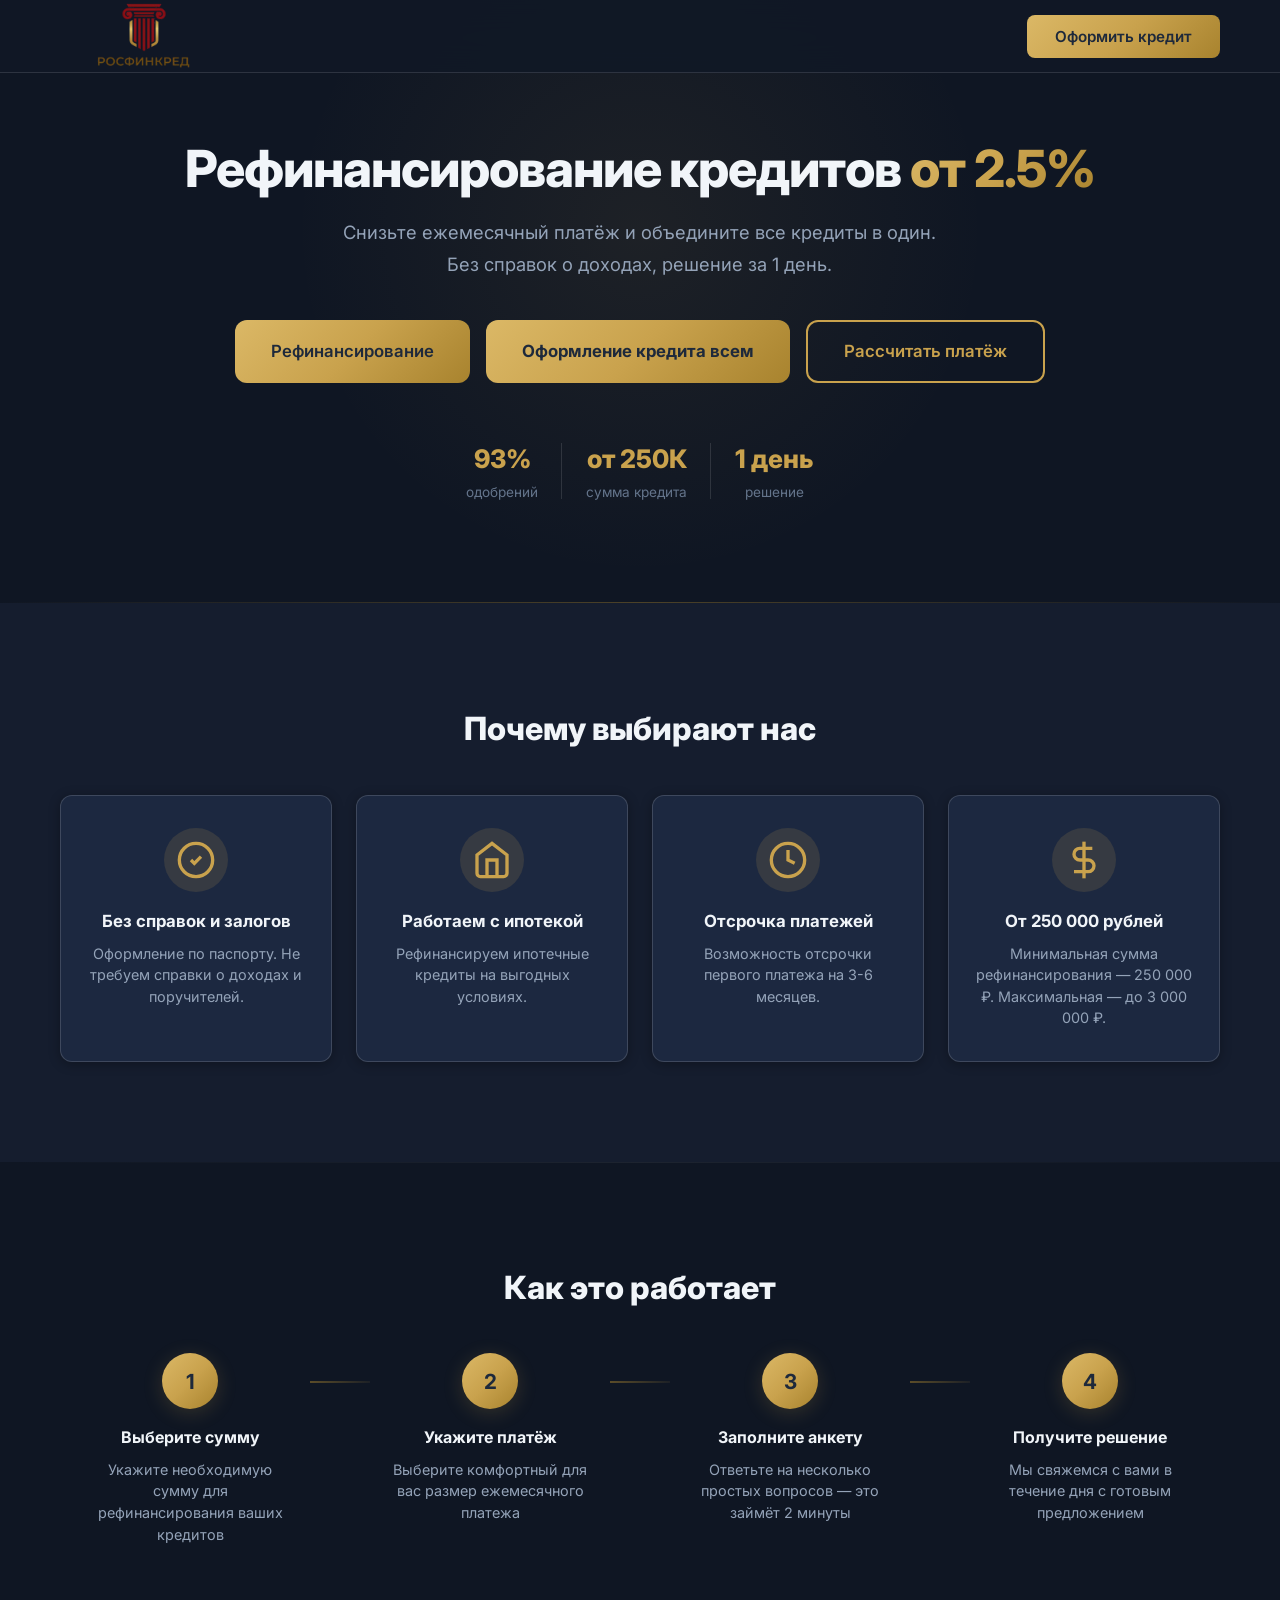
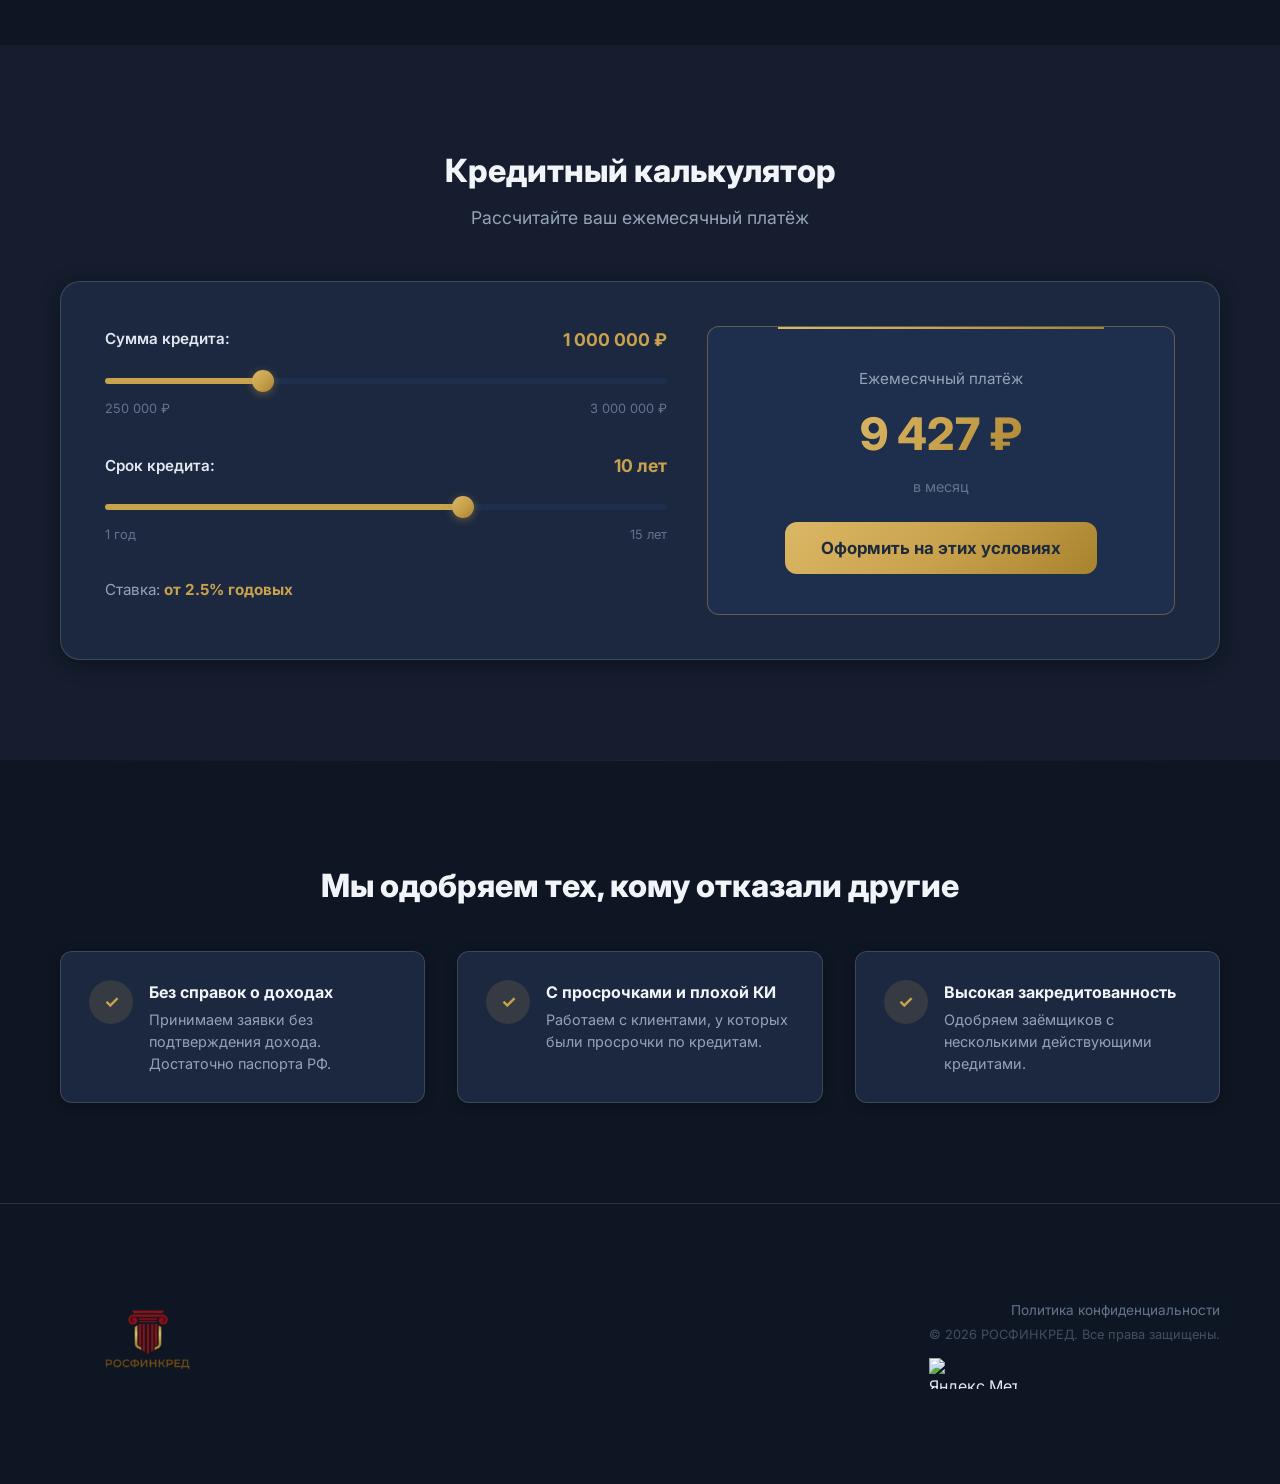
==== commit 7e96e256: "Update index.html Co-Authored-By: Claude Opus 4.6 (1M context) <noreply@anthropic.com>" ====
--- a/index.html
+++ b/index.html
@@ -10,6 +10,26 @@
   <link href="https://fonts.googleapis.com/css2?family=Inter:wght@400;500;600;700;800&display=swap" rel="stylesheet">
   <link rel="stylesheet" href="css/style.css">
   <link rel="icon" href="img/logo.png" type="image/png">
+  <!-- Yandex.Metrika counter -->
+  <script type="text/javascript">
+    (function(m,e,t,r,i,k,a){m[i]=m[i]||function(){(m[i].a=m[i].a||[]).push(arguments)};
+    m[i].l=1*new Date();
+    for (var j = 0; j < document.scripts.length; j++) {if (document.scripts[j].src === r) { return; }}
+    k=e.createElement(t),a=e.getElementsByTagName(t)[0],k.async=1,k.src=r,a.parentNode.insertBefore(k,a)})
+    (window, document, 'script', 'https://mc.yandex.ru/metrika/tag.js?id=108199650', 'ym');
+    ym(108199650, 'init', {
+      ssr: true,
+      webvisor: true,
+      clickmap: true,
+      ecommerce: "dataLayer",
+      referrer: document.referrer,
+      url: location.href,
+      accurateTrackBounce: true,
+      trackLinks: true
+    });
+  </script>
+  <noscript><div><img src="https://mc.yandex.ru/watch/108199650" style="position:absolute; left:-9999px;" alt="" /></div></noscript>
+  <!-- /Yandex.Metrika counter -->
 </head>
 <body>
 
@@ -574,6 +594,11 @@
       <div class="footer__legal">
         <a href="#" class="footer__link">Политика конфиденциальности</a>
         <p class="footer__copy">© 2026 РОСФИНКРЕД. Все права защищены.</p>
+        <div style="margin-top:12px;">
+          <a href="https://metrika.yandex.ru/stat/?id=108199650&from=informer" target="_blank" rel="nofollow">
+            <img src="https://informer.yandex.ru/informer/108199650/3_0_FFFFFFFF_EFEFEFFF_0_pageviews" style="width:88px;height:31px;border:0;" alt="Яндекс.Метрика" title="Яндекс.Метрика: данные за сегодня (просмотры, визиты и уникальные посетители)" />
+          </a>
+        </div>
       </div>
     </div>
   </footer>
